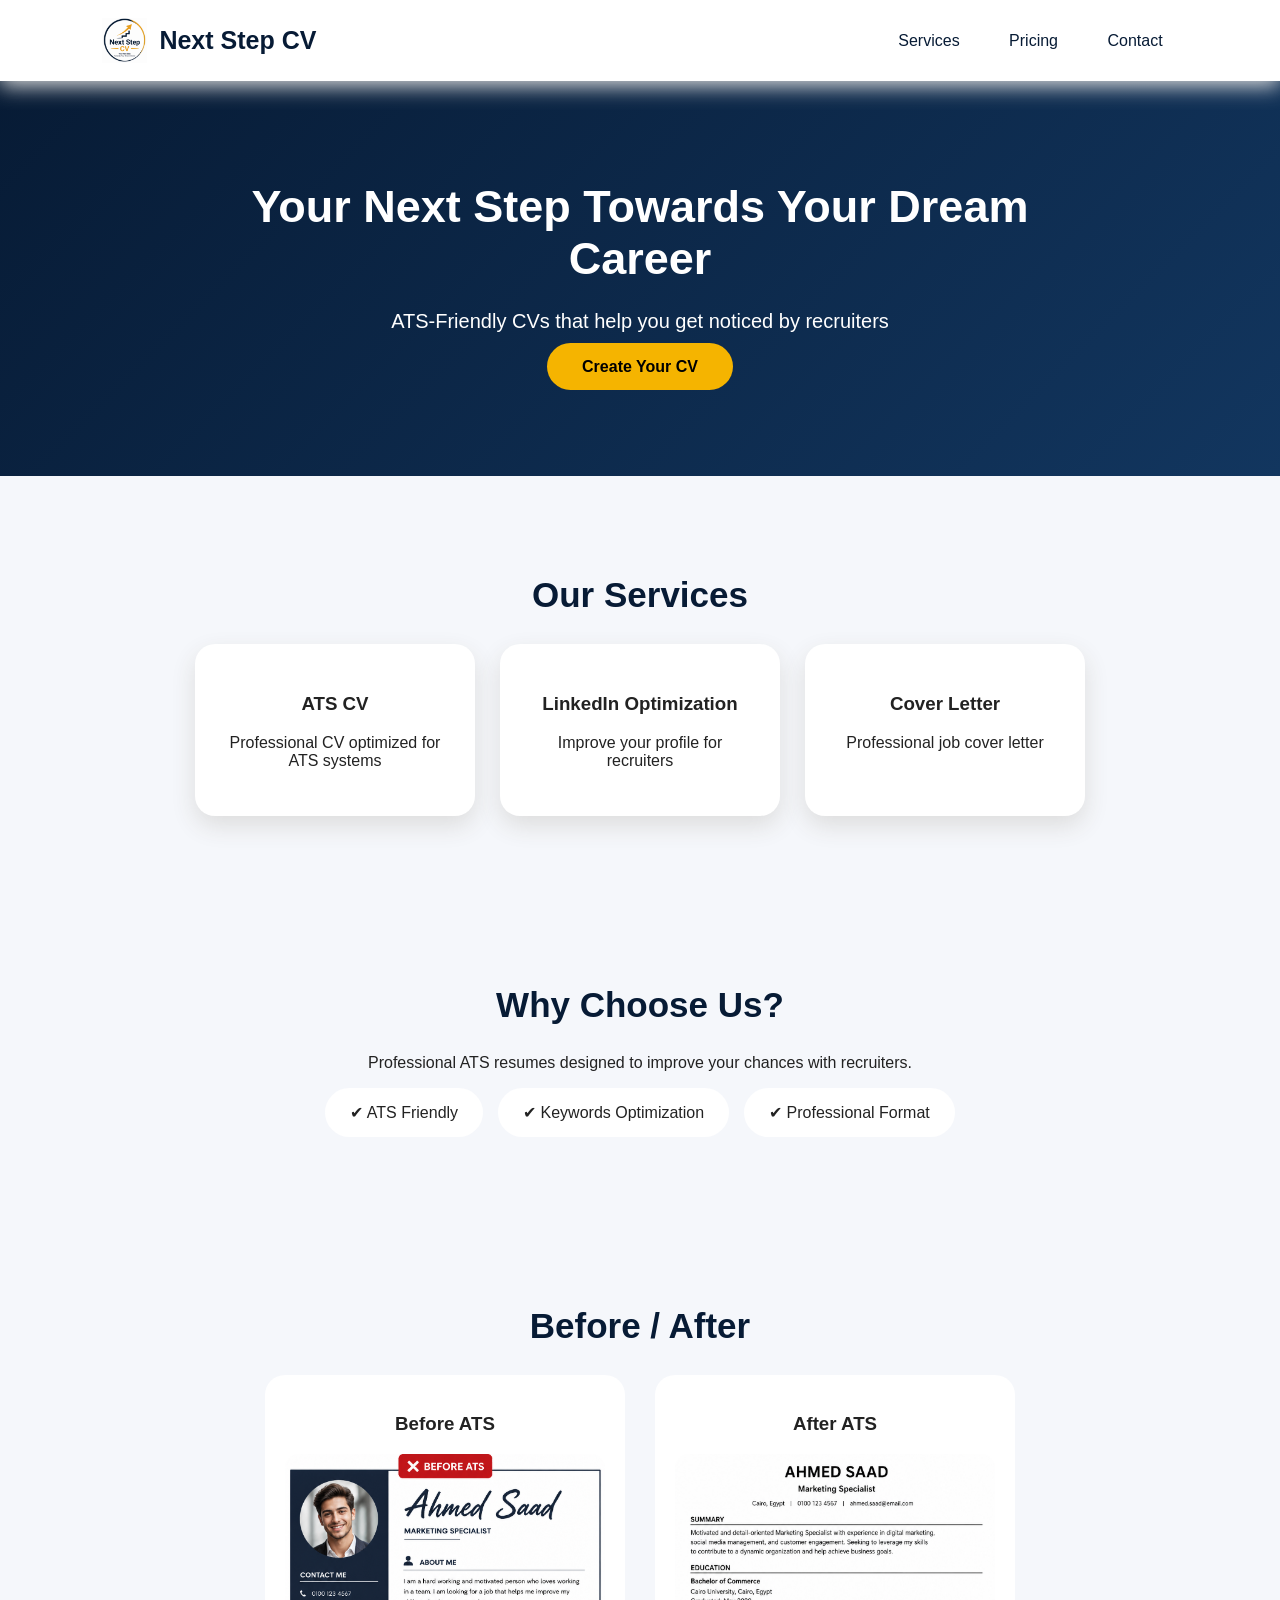
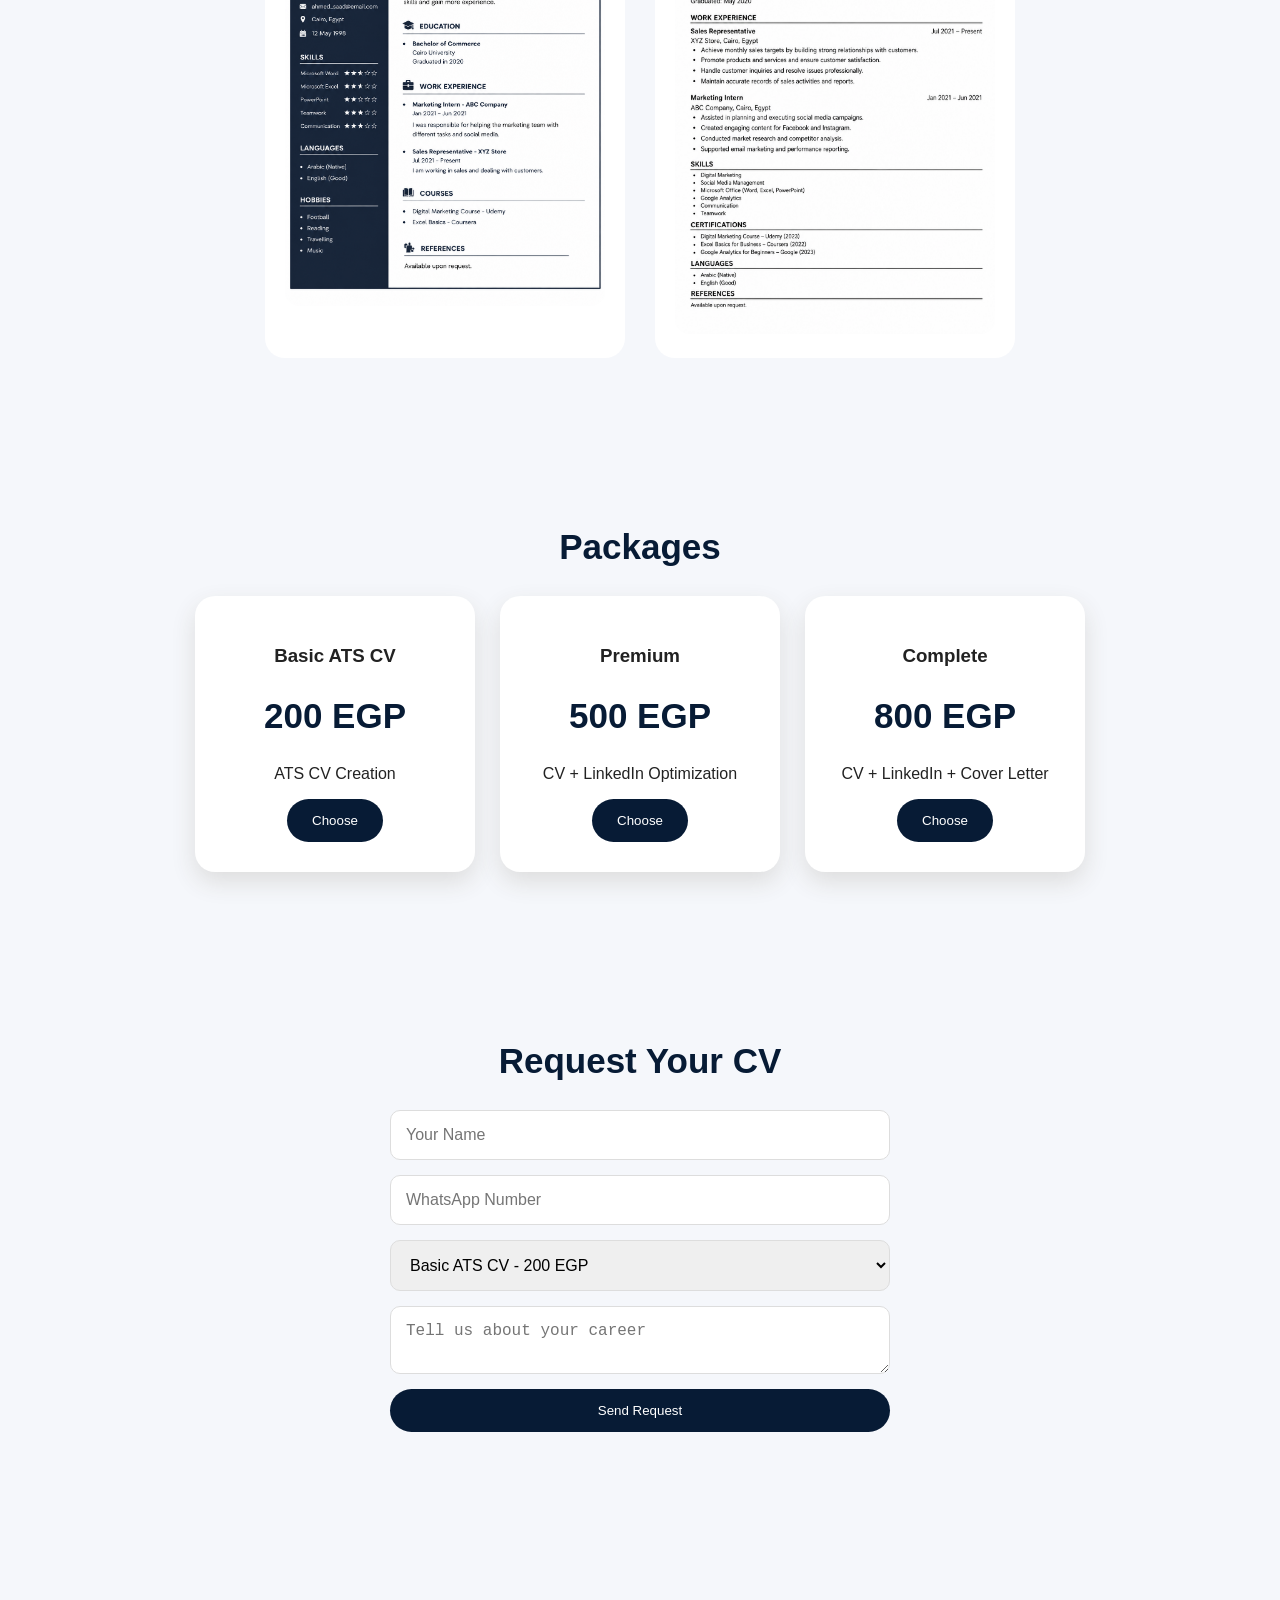
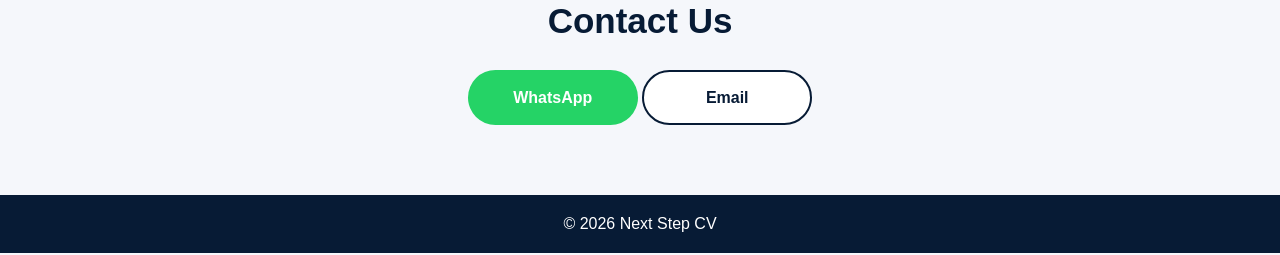
==== index.html @ b75552d0 "first version" ====
<!DOCTYPE html>
<html lang="en">

<head>

<meta charset="UTF-8">
<meta name="viewport" content="width=device-width, initial-scale=1.0">

<title>Next Step CV</title>

<link rel="stylesheet" href="style.css">

</head>


<body>


<nav>


<div class="brand" id="logoClick">


<img src="images/logo.png">


<div class="logo">
Next Step CV
</div>


</div>




<div class="links">

<a href="#services">Services</a>

<a href="#pricing">Pricing</a>

<a href="#contact">Contact</a>

</div>


</nav>






<header>


<h1>
Your Next Step Towards Your Dream Career
</h1>


<p>
ATS-Friendly CVs that help you get noticed by recruiters
</p>


<a class="btn" href="#order">
Create Your CV
</a>


</header>







<section id="services">


<h2>Our Services</h2>


<div class="cards" id="servicesContainer">



</div>


</section>








<section>


<h2>Why Choose Us?</h2>


<p>

Professional ATS resumes designed to improve your chances with recruiters.

</p>


<div class="features">

<span>✔ ATS Friendly</span>
<span>✔ Keywords Optimization</span>
<span>✔ Professional Format</span>

</div>


</section>








<section>


<h2>Before / After</h2>


<div class="compare">


<div class="cv-image">

<h3>Before ATS</h3>

<img src="images/before.png">

</div>



<div class="cv-image">

<h3>After ATS</h3>

<img src="images/after.png">

</div>


</div>


</section>









<section id="pricing">


<h2>Packages</h2>


<div class="cards" id="packagesContainer">



</div>



</section>










<section id="order">


<h2>Request Your CV</h2>



<form id="cvForm">


<input 
id="name"
placeholder="Your Name"
required>



<input 
id="phone"
placeholder="WhatsApp Number"
required>



<select id="packageSelect">

</select>



<textarea 
id="message"
placeholder="Tell us about your career">
</textarea>



<button>
Send Request
</button>



</form>


</section>








<section id="contact">


<h2>
Contact Us
</h2>



<a class="whatsapp" 
href="https://wa.me/201599900095?text=السلام%20عليكم%20عايز%20اطلب%20خدمة%20CV"
target="_blank">

WhatsApp

</a>

<a class="email"
href="mailto:stepcv.info@gmail.com">

Email

</a>


</div>


</section>







<!-- ADMIN LOGIN -->

<div id="loginBox" class="hidden">


<h2>Admin Login</h2>


<input 
id="password"
type="password"
placeholder="Password">


<button onclick="login()">
Login
</button>


</div>








<!-- ADMIN PANEL -->

<div id="adminPanel" class="hidden">


<h2>Admin Panel</h2>


<h3>Edit Packages</h3>


<div id="adminPackages">

</div>



<button onclick="saveChanges()">
Save Changes
</button>

<button onclick="closeAdmin()">
Exit
</button>
</div>








<footer>

© 2026 Next Step CV

</footer>






<script src="script.js"></script>


</body>

</html>
---- style.css ----
*{
box-sizing:border-box;
}


body{

margin:0;
font-family:Arial, sans-serif;
background:#f5f7fb;
color:#222;

}



/* NAV */

nav{

background:white;
padding:18px 8%;
display:flex;
justify-content:space-between;
align-items:center;
position:sticky;
top:0;
z-index:10;
box-shadow:0 5px 20px #ddd;

}



.brand{

display:flex;
align-items:center;
gap:12px;
cursor:pointer;

}



.brand img{

width:45px;
height:45px;
object-fit:contain;

}



.logo{

font-size:25px;
font-weight:bold;
color:#071b35;

}




.links a{

text-decoration:none;
color:#071b35;
margin-left:15px;
padding:10px 15px;
border-radius:10px;
transition:.3s;

}



.links a:hover{

background:#f5b400;
color:#000;

}





/* HEADER */


header{

background:linear-gradient(135deg,#071b35,#12365f);
color:white;
text-align:center;
padding:100px 20px;

}


header h1{

font-size:45px;
max-width:800px;
margin:auto;

}


header p{

font-size:20px;
margin:25px;

}



.btn{

background:#f5b400;
color:black;
padding:15px 35px;
border-radius:30px;
text-decoration:none;
font-weight:bold;

}





section{

padding:70px 8%;
text-align:center;

}



h2{

color:#071b35;
font-size:35px;

}





.cards{

display:flex;
justify-content:center;
gap:25px;
flex-wrap:wrap;

}




.card{

background:white;
width:280px;
padding:30px;
border-radius:20px;
box-shadow:0 10px 25px #ddd;

}



.card:hover{

transform:translateY(-5px);
transition:.3s;

}






.features{

display:flex;
gap:15px;
justify-content:center;
flex-wrap:wrap;

}



.features span{

background:white;
padding:15px 25px;
border-radius:25px;

}





.compare{

display:flex;
gap:30px;
justify-content:center;
flex-wrap:wrap;

}



.cv-image{

background:white;
padding:20px;
border-radius:20px;

}



.cv-image img{

width:320px;
border-radius:15px;

}







/* FORM */


form{

max-width:500px;
margin:auto;
display:flex;
flex-direction:column;
gap:15px;

}



input,textarea,select{

padding:15px;
border-radius:10px;
border:1px solid #ddd;
font-size:16px;

}



button{

background:#071b35;
color:white;
border:none;
padding:14px 25px;
border-radius:25px;
cursor:pointer;

}



button:hover{

background:#f5b400;
color:black;

}





.contact-buttons{

display:flex;
justify-content:center;
align-items:center;
gap:40px;
margin-top:30px;
flex-wrap:wrap;

}



.whatsapp,
.email{

display:inline-flex;
align-items:center;
justify-content:center;
width:170px;
height:55px;
border-radius:30px;
text-decoration:none;
font-weight:bold;
transition:.3s;

}



.whatsapp{

background:#25D366;
color:white;

}



.email{

background:white;
color:#071b35;
border:2px solid #071b35;

}



.whatsapp:hover{

transform:translateY(-5px);

}



.email:hover{

background:#071b35;
color:white;
transform:translateY(-5px);

}







/* ADMIN */


.hidden{

display:none;

}



#loginBox,
#adminPanel{

position:fixed;
top:50%;
left:50%;
transform:translate(-50%,-50%);
background:white;
padding:35px;
border-radius:20px;
box-shadow:0 10px 40px #999;
z-index:100;
width:350px;

}



#adminPanel{

width:500px;
max-height:80vh;
overflow:auto;

}




.admin-item{

background:#f5f7fb;
padding:15px;
margin:10px;
border-radius:15px;

}





footer{

background:#071b35;
color:white;
padding:20px;
text-align:center;

}





@media(max-width:700px){


nav{

flex-direction:column;
gap:15px;

}


header h1{

font-size:30px;

}


.links{

display:flex;

}


.cv-image img{

width:250px;

}


}
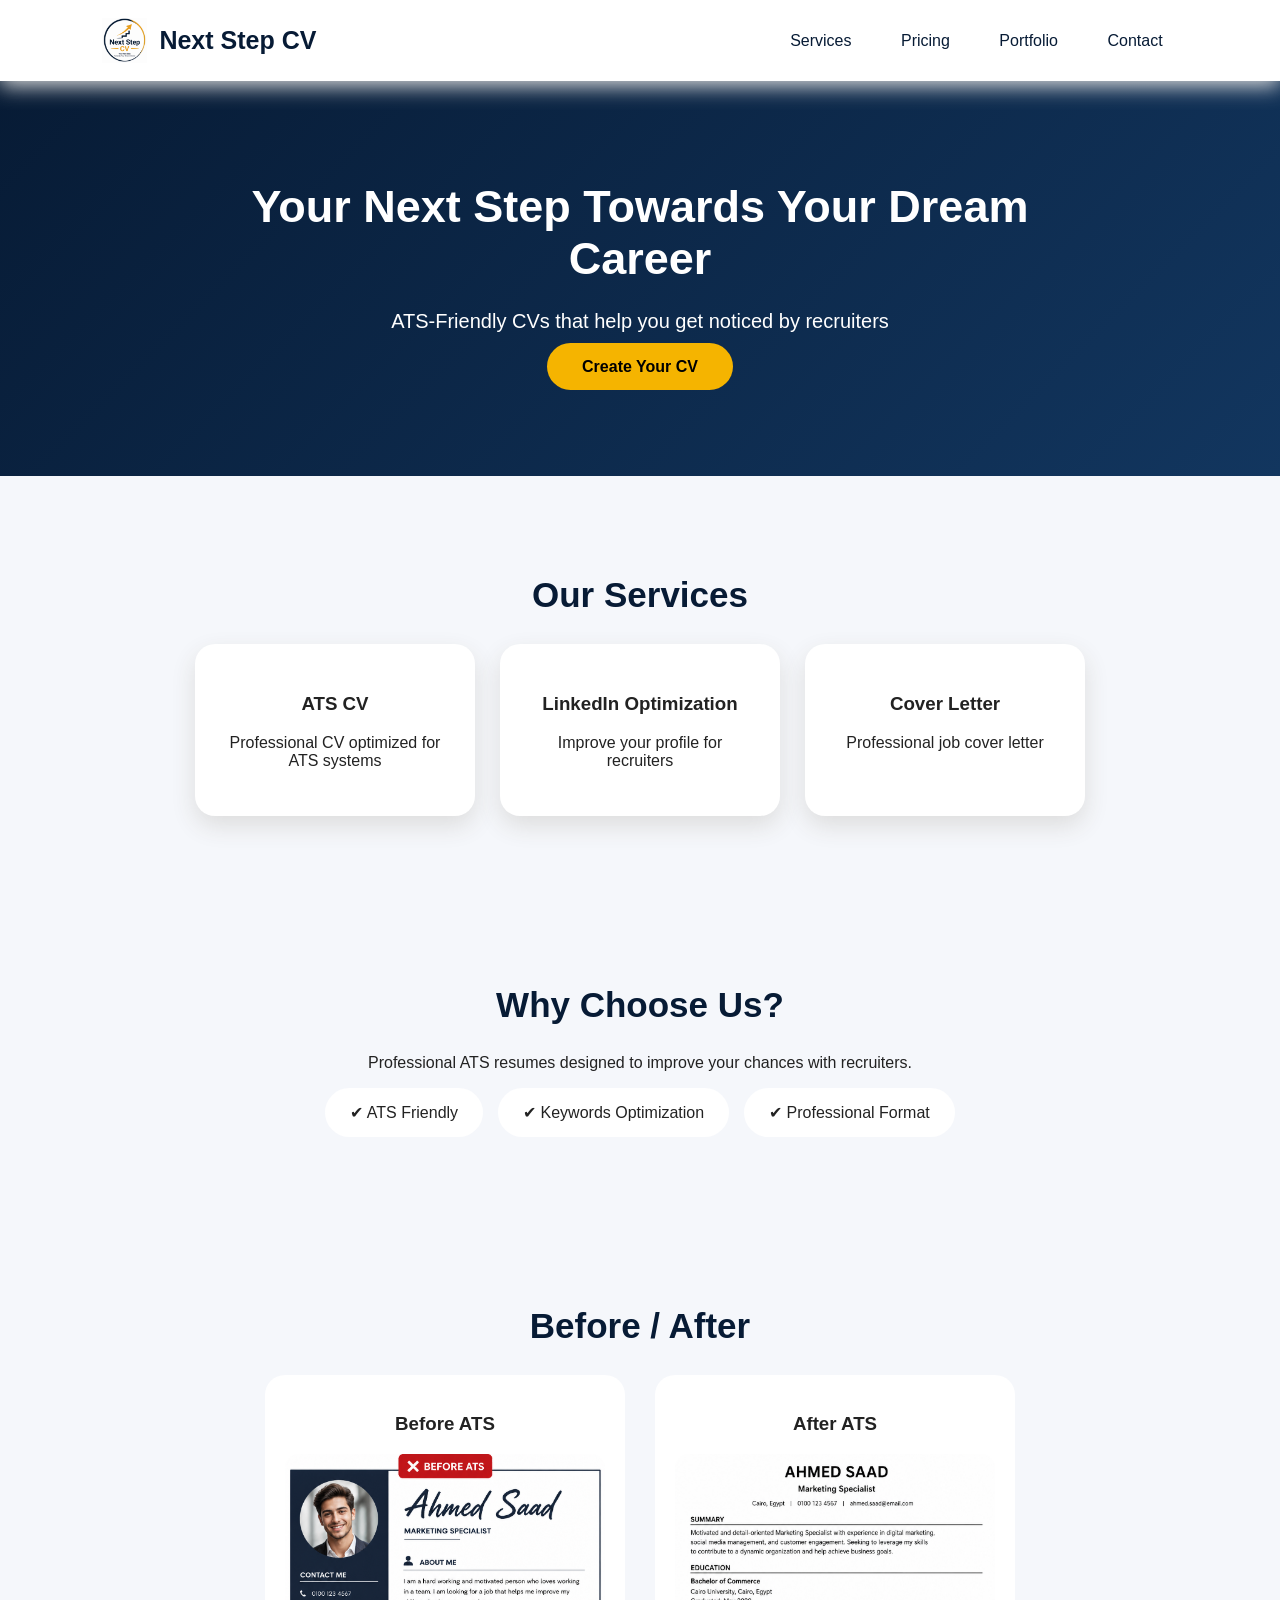
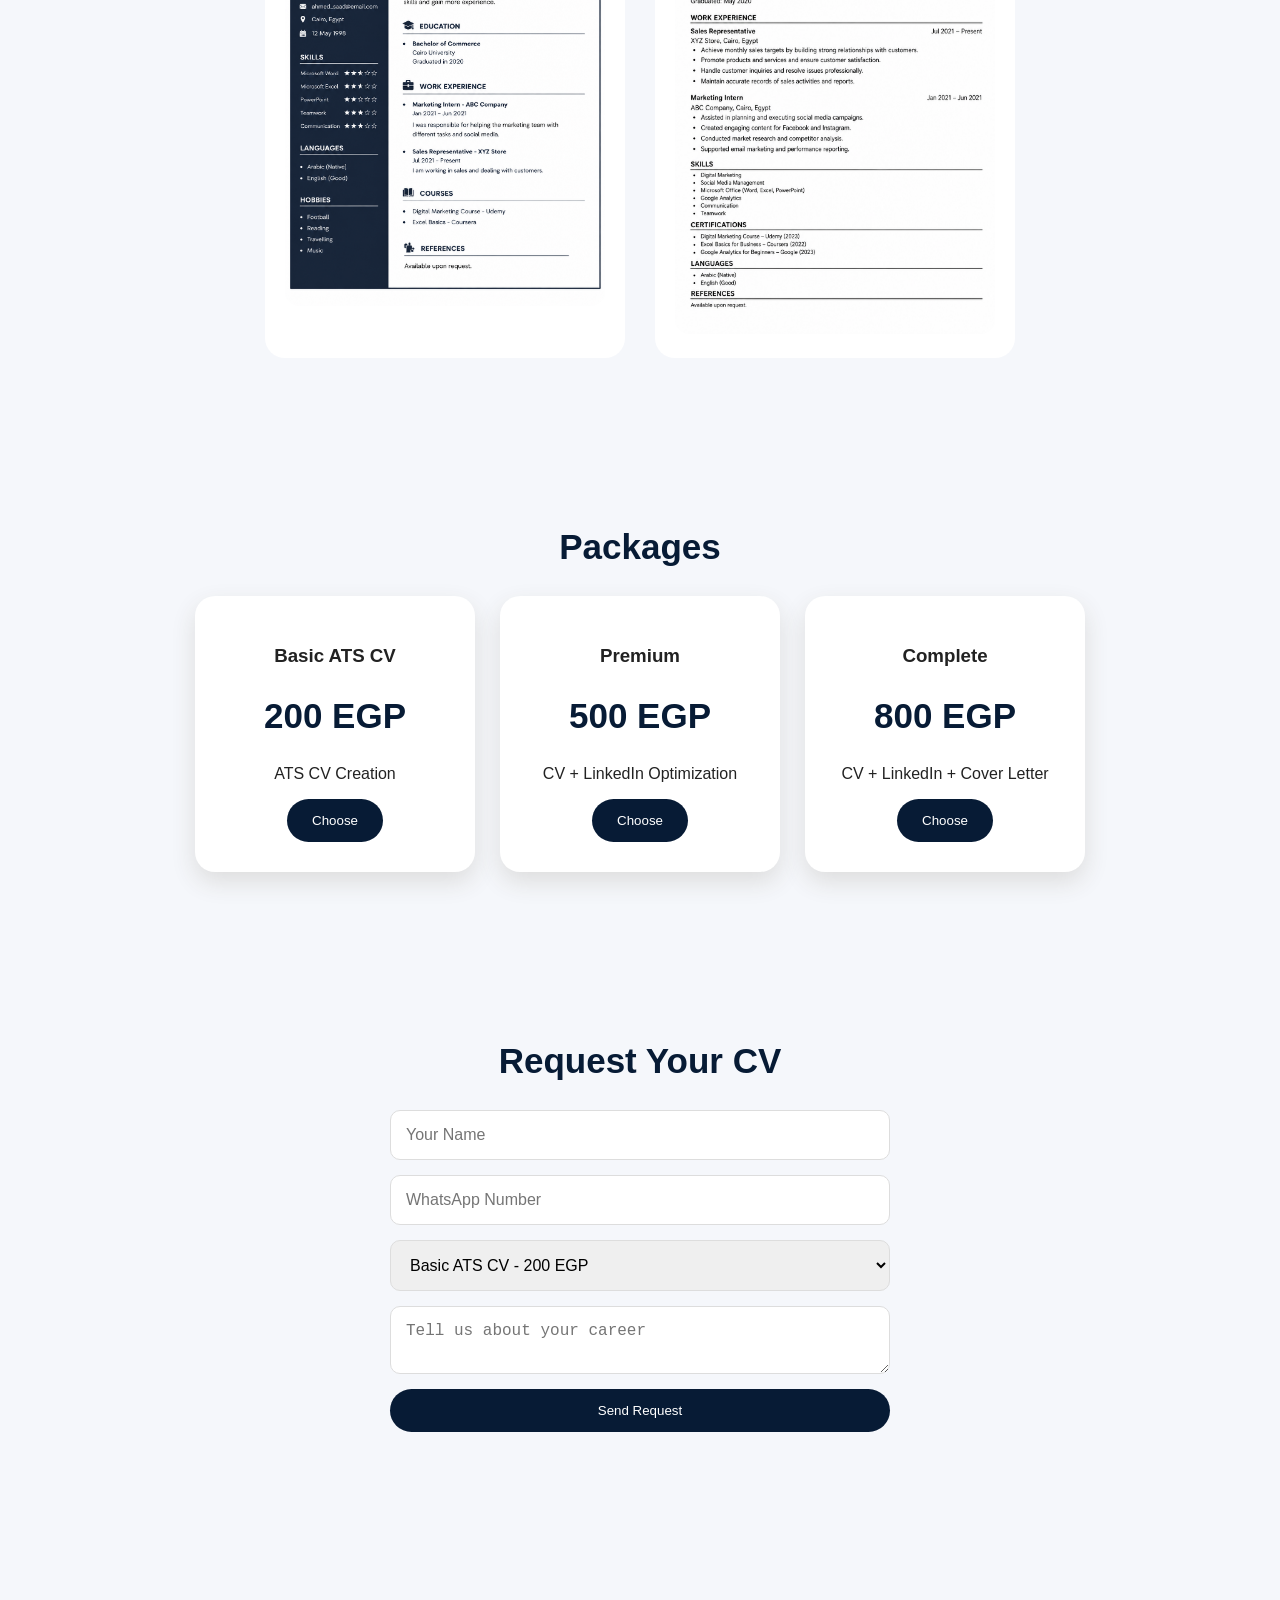
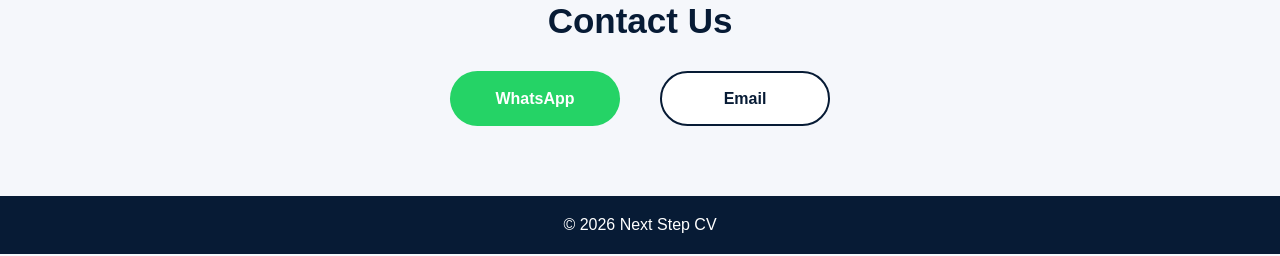
==== commit 14525811: "Add portfolio link and contact buttons to index.html" ====
--- a/index.html
+++ b/index.html
@@ -40,6 +40,8 @@
 <a href="#services">Services</a>
 
 <a href="#pricing">Pricing</a>
+
+<a href="portfolio.html">Portfolio</a>
 
 <a href="#contact">Contact</a>
 
@@ -261,6 +263,8 @@
 </h2>
 
 
+<div class="contact-buttons">
+
 
 <a class="whatsapp" 
 href="https://wa.me/201599900095?text=السلام%20عليكم%20عايز%20اطلب%20خدمة%20CV"
@@ -270,12 +274,15 @@
 
 </a>
 
+
+
 <a class="email"
 href="mailto:stepcv.info@gmail.com">
 
 Email
 
 </a>
+
 
 
 </div>
@@ -338,9 +345,13 @@
 Save Changes
 </button>
 
+
+
 <button onclick="closeAdmin()">
 Exit
 </button>
+
+
 </div>
 
 
@@ -366,4 +377,4 @@
 
 </body>
 
-</html>+</html>
